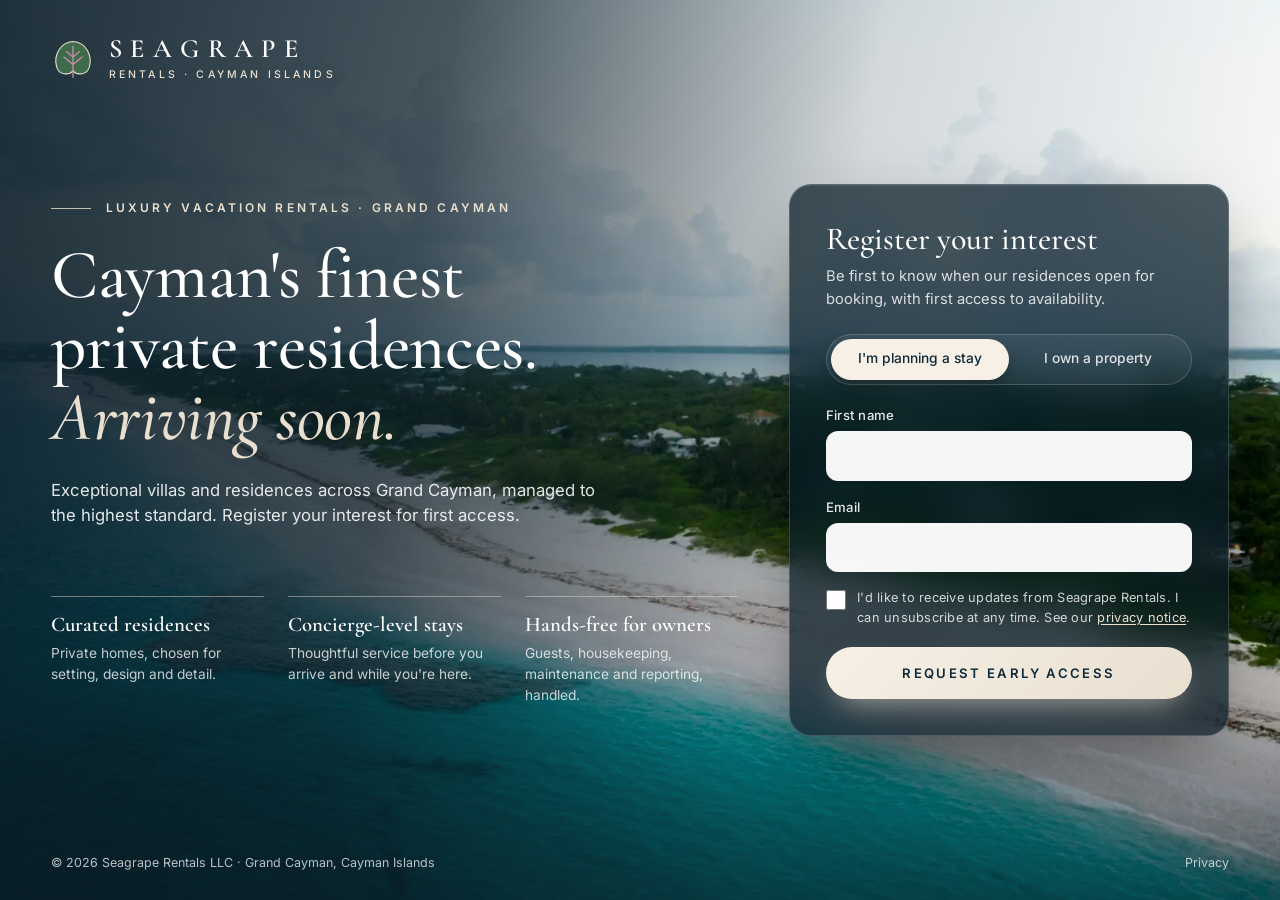
==== index.html @ a86cf0a1 "Coming-soon page with register-your-interest form Static page for seagraperentals.com (GitHub Pages)" ====
<!DOCTYPE html>
<html lang="en">
<head>
  <meta charset="utf-8">
  <meta name="viewport" content="width=device-width, initial-scale=1">
  <title>Seagrape Rentals | Luxury Vacation Rentals in Grand Cayman — Coming Soon</title>
  <meta name="description" content="Exceptional private villas and residences across Grand Cayman, managed to the highest standard. Register your interest for first access to Seagrape Rentals.">
  <link rel="canonical" href="https://seagraperentals.com/">
  <meta name="theme-color" content="#0E2A3A">

  <meta property="og:type" content="website">
  <meta property="og:site_name" content="Seagrape Rentals">
  <meta property="og:title" content="Seagrape Rentals — Cayman's finest private residences, arriving soon">
  <meta property="og:description" content="Exceptional villas and residences across Grand Cayman, managed to the highest standard. Register your interest for first access.">
  <meta property="og:url" content="https://seagraperentals.com/">
  <meta property="og:image" content="https://seagraperentals.com/assets/img/og-image.jpg">
  <meta property="og:image:width" content="1200">
  <meta property="og:image:height" content="630">
  <meta property="og:image:alt" content="Turquoise Caribbean water along a white-sand beach, with the Seagrape Rentals wordmark">
  <meta name="twitter:card" content="summary_large_image">

  <link rel="icon" href="favicon.svg" type="image/svg+xml">
  <link rel="apple-touch-icon" href="apple-touch-icon.png">

  <link rel="preload" href="assets/fonts/cormorant-garamond-latin-500-normal.woff2" as="font" type="font/woff2" crossorigin>
  <link rel="preload" href="assets/fonts/inter-latin-400-normal.woff2" as="font" type="font/woff2" crossorigin>
  <link rel="preload" as="image" href="assets/img/hero-1600.webp"
        imagesrcset="assets/img/hero-1024.webp 1024w, assets/img/hero-1600.webp 1600w, assets/img/hero-2400.webp 2400w"
        imagesizes="100vw" media="(min-width: 700px)">
  <link rel="preload" as="image" href="assets/img/hero-portrait-720.webp"
        imagesrcset="assets/img/hero-portrait-720.webp 720w, assets/img/hero-portrait-1080.webp 1080w"
        imagesizes="100vw" media="(max-width: 699px)">
  <link rel="stylesheet" href="assets/css/site.css">

  <script type="application/ld+json">
  {
    "@context": "https://schema.org",
    "@type": "Organization",
    "name": "Seagrape Rentals",
    "legalName": "Seagrape Rentals LLC",
    "url": "https://seagraperentals.com/",
    "logo": "https://seagraperentals.com/apple-touch-icon.png",
    "areaServed": { "@type": "Place", "name": "Cayman Islands" }
  }
  </script>
</head>
<body>
  <a class="skip-link" href="#register">Skip to the sign-up form</a>

  <div class="hero-media" aria-hidden="true">
    <picture>
      <source media="(max-width: 699px)" type="image/webp"
              srcset="assets/img/hero-portrait-720.webp 720w, assets/img/hero-portrait-1080.webp 1080w" sizes="100vw">
      <source type="image/webp"
              srcset="assets/img/hero-1024.webp 1024w, assets/img/hero-1600.webp 1600w, assets/img/hero-2400.webp 2400w" sizes="100vw">
      <img src="assets/img/hero-1600.jpg" alt="" width="1600" height="1066" fetchpriority="high" decoding="async">
    </picture>
  </div>
  <div class="hero-veil" aria-hidden="true"></div>

  <header class="site-header reveal">
    <a class="wordmark" href="./" aria-label="Seagrape Rentals home">
      <svg class="leaf" viewBox="0 0 48 48" aria-hidden="true" focusable="false">
        <path class="leaf-blade" d="M24 38c-4 5-16 5-18-5C3 22 9 7 24 6c15 1 21 16 18 27-2 10-14 10-18 5z"/>
        <path class="leaf-veins" d="M24 38V11M24 31l-10-8M24 31l10-8M24 23l-7-6M24 23l7-6M24 38v7"/>
      </svg>
      <span class="wordmark-text">
        <span class="wordmark-name">Seagrape</span>
        <span class="wordmark-sub">Rentals · Cayman Islands</span>
      </span>
    </a>
  </header>

  <main id="main">
    <section class="hero" aria-labelledby="headline">
      <div class="hero-copy">
        <p class="eyebrow reveal">Luxury vacation rentals · Grand Cayman</p>
        <h1 id="headline" class="reveal">Cayman's finest private residences. <em>Arriving soon.</em></h1>
        <p class="lede reveal">Exceptional villas and residences across Grand Cayman, managed to the highest standard. Register your interest for first access.</p>
      </div>

      <div class="card reveal" id="register">
        <div class="card-body" data-state="form">
          <h2 class="card-title" id="form-title">Register your interest</h2>
          <p class="card-intro" data-for="guest">Be first to know when our residences open for booking, with first access to availability.</p>
          <p class="card-intro" data-for="owner" hidden>Own a home in the Cayman Islands? Hear how we will care for it, and for the guests who stay there.</p>

          <form id="interest-form" novalidate aria-labelledby="form-title">
            <fieldset class="toggle">
              <legend class="visually-hidden">I am</legend>
              <input type="radio" id="aud-guest" name="audience" value="guest" checked>
              <label for="aud-guest">I'm planning a stay</label>
              <input type="radio" id="aud-owner" name="audience" value="owner">
              <label for="aud-owner">I own a property</label>
              <span class="toggle-thumb" aria-hidden="true"></span>
            </fieldset>

            <div class="field">
              <label for="f-name">First name</label>
              <input id="f-name" name="firstName" type="text" autocomplete="given-name" maxlength="60" required aria-describedby="f-name-err">
              <p class="field-error" id="f-name-err"></p>
            </div>

            <div class="field">
              <label for="f-email">Email</label>
              <input id="f-email" name="email" type="email" autocomplete="email" inputmode="email" maxlength="254" required aria-describedby="f-email-err">
              <p class="field-error" id="f-email-err"></p>
            </div>

            <div class="field" data-for="owner" hidden>
              <label for="f-area">Where is your property? <span class="optional">(optional)</span></label>
              <select id="f-area" name="area">
                <option value="">Select an area</option>
                <option>Seven Mile Beach</option>
                <option>West Bay</option>
                <option>George Town / South Sound</option>
                <option>Rum Point / North Side</option>
                <option>East End / Bodden Town</option>
                <option>Cayman Brac / Little Cayman</option>
                <option>Other</option>
              </select>
            </div>

            <div class="hp" aria-hidden="true">
              <label for="f-company">Company</label>
              <input id="f-company" name="company" type="text" tabindex="-1" autocomplete="off">
            </div>

            <div class="field field-check">
              <input id="f-consent" name="consent" type="checkbox" required aria-describedby="f-consent-err">
              <label for="f-consent">I'd like to receive updates from Seagrape Rentals. I can unsubscribe at any time. See our <a href="privacy.html">privacy notice</a>.</label>
              <p class="field-error" id="f-consent-err"></p>
            </div>

            <div id="turnstile" class="turnstile"></div>

            <button type="submit" class="btn">
              <span class="btn-label">Request early access</span>
              <span class="btn-spinner" aria-hidden="true"></span>
            </button>
            <p class="form-status" id="form-status" role="status" aria-live="polite"></p>
          </form>
        </div>

        <div class="card-body card-success" data-state="success" hidden tabindex="-1">
          <svg class="success-mark" viewBox="0 0 48 48" aria-hidden="true" focusable="false"><circle cx="24" cy="24" r="22"/><path d="M14 25l7 7 13-15"/></svg>
          <h2 class="card-title">One last step</h2>
          <p>We've sent a confirmation link to <strong class="success-email"></strong>. Please click it to complete your registration.</p>
          <p class="small">Can't see it? Check your promotions or spam folder.</p>
        </div>
      </div>
      <ul class="pillars reveal" aria-label="What Seagrape offers">
        <li><span class="pillar-title">Curated residences</span><span class="pillar-text">Private homes, chosen for setting, design and detail.</span></li>
        <li><span class="pillar-title">Concierge-level stays</span><span class="pillar-text">Thoughtful service before you arrive and while you're here.</span></li>
        <li><span class="pillar-title">Hands-free for owners</span><span class="pillar-text">Guests, housekeeping, maintenance and reporting, handled.</span></li>
      </ul>
    </section>
  </main>

  <footer class="site-footer">
    <p>© <span id="year">2026</span> Seagrape Rentals LLC · Grand Cayman, Cayman Islands</p>
    <nav aria-label="Footer"><a href="privacy.html">Privacy</a></nav>
  </footer>

  <script src="assets/js/site.js" defer></script>
</body>
</html>
---- assets/css/site.css ----
/* Seagrape Rentals — coming-soon page */

@font-face { font-family: "Cormorant Garamond"; font-style: normal; font-weight: 500; font-display: swap; src: url("../fonts/cormorant-garamond-latin-500-normal.woff2") format("woff2"); }
@font-face { font-family: "Cormorant Garamond"; font-style: normal; font-weight: 600; font-display: swap; src: url("../fonts/cormorant-garamond-latin-600-normal.woff2") format("woff2"); }
@font-face { font-family: "Cormorant Garamond"; font-style: italic; font-weight: 500; font-display: swap; src: url("../fonts/cormorant-garamond-latin-500-italic.woff2") format("woff2"); }
@font-face { font-family: "Inter"; font-style: normal; font-weight: 400; font-display: swap; src: url("../fonts/inter-latin-400-normal.woff2") format("woff2"); }
@font-face { font-family: "Inter"; font-style: normal; font-weight: 500; font-display: swap; src: url("../fonts/inter-latin-500-normal.woff2") format("woff2"); }
@font-face { font-family: "Inter"; font-style: normal; font-weight: 600; font-display: swap; src: url("../fonts/inter-latin-600-normal.woff2") format("woff2"); }

:root {
  --lagoon: #0E2A3A;
  --lagoon-deep: #081B26;
  --grape-leaf: #3E6B4A;
  --sand: #E9DFCF;
  --sand-bright: #F6F0E6;
  --berry: #6B3A5B;
  --white: #FFFFFF;
  --error: #FFC9B8;

  --serif: "Cormorant Garamond", "Cormorant", Garamond, "Times New Roman", serif;
  --sans: "Inter", system-ui, -apple-system, "Segoe UI", Roboto, sans-serif;

  --ease: cubic-bezier(.2, .7, .2, 1);
  --radius: 22px;
  --gutter: clamp(1.25rem, 4vw, 3.5rem);
}

*, *::before, *::after { box-sizing: border-box; }
html { -webkit-text-size-adjust: 100%; }
body {
  margin: 0;
  min-height: 100vh;
  min-height: 100svh;
  display: flex;
  flex-direction: column;
  font-family: var(--sans);
  font-size: 1rem;
  line-height: 1.55;
  color: var(--white);
  background: var(--lagoon-deep);
  -webkit-font-smoothing: antialiased;
}
img, svg { display: block; max-width: 100%; }
a { color: inherit; }
[hidden] { display: none !important; }

.visually-hidden {
  position: absolute !important; width: 1px; height: 1px; margin: -1px; padding: 0;
  overflow: hidden; clip: rect(0 0 0 0); white-space: nowrap; border: 0;
}
.skip-link {
  position: absolute; left: 1rem; top: -4rem; z-index: 10;
  padding: .75rem 1rem; border-radius: 10px;
  background: var(--sand); color: var(--lagoon); font-weight: 600; text-decoration: none;
}
.skip-link:focus { top: 1rem; }

:focus-visible { outline: 2px solid var(--sand); outline-offset: 3px; }

/* ---------- Background photograph ---------- */
.hero-media { position: fixed; inset: 0; z-index: -2; overflow: hidden; }
.hero-media img {
  width: 100%; height: 100%; object-fit: cover; object-position: 55% 88%;
  transform-origin: 62% 70%;
  filter: saturate(1.18) contrast(1.06) brightness(1.04);
  animation: kenburns 32s ease-in-out infinite alternate;
}
.hero-veil {
  position: fixed; inset: 0; z-index: -1;
  background:
    linear-gradient(100deg, rgba(8, 27, 38, .9) 0%, rgba(8, 27, 38, .74) 32%, rgba(14, 42, 58, .18) 62%, rgba(14, 42, 58, 0) 100%),
    linear-gradient(0deg, rgba(8, 27, 38, .55) 0%, rgba(8, 27, 38, 0) 26%);
}
@keyframes kenburns {
  from { transform: scale(1.02); }
  to   { transform: scale(1.12) translate3d(-1.5%, -1%, 0); }
}

/* ---------- Header / wordmark ---------- */
.site-header { padding: clamp(1.25rem, 3vw, 2.25rem) var(--gutter) 0; }
.wordmark { display: inline-flex; align-items: center; gap: .85rem; text-decoration: none; }
.leaf { width: 44px; height: 44px; flex: none; }
.leaf-blade { fill: var(--grape-leaf); stroke: var(--sand); stroke-width: 1.2; }
.leaf-veins { fill: none; stroke: #C98FAF; stroke-width: 1.4; stroke-linecap: round; }
.wordmark-text { display: flex; flex-direction: column; line-height: 1; }
.wordmark-name {
  font-family: var(--serif); font-weight: 600; font-size: 1.65rem;
  letter-spacing: .32em; text-transform: uppercase; margin-right: -.32em;
}
.wordmark-sub {
  margin-top: .45rem; font-size: .66rem; font-weight: 500;
  letter-spacing: .3em; text-transform: uppercase; color: var(--sand);
}

/* ---------- Hero layout ---------- */
main { flex: 1; display: flex; align-items: center; }
.hero {
  width: 100%; max-width: 1320px; margin: 0 auto;
  padding: clamp(2rem, 6vh, 4.5rem) var(--gutter);
  display: grid; gap: clamp(2rem, 4vw, 4.5rem);
  grid-template-columns: minmax(0, 1.15fr) minmax(320px, 440px);
  grid-template-areas: "copy card" "pillars card";
  align-items: center;
}
.hero-copy { grid-area: copy; max-width: 40rem; }
.card { grid-area: card; }
.pillars { grid-area: pillars; align-self: start; }

.eyebrow {
  display: flex; align-items: center; gap: .9rem; margin: 0 0 1.4rem;
  font-size: .75rem; font-weight: 600; letter-spacing: .26em; text-transform: uppercase; color: var(--sand);
}
.eyebrow::before { content: ""; width: 2.5rem; height: 1px; background: currentColor; opacity: .8; }

h1 {
  margin: 0; font-family: var(--serif); font-weight: 500;
  font-size: clamp(2.6rem, 5.4vw, 4.75rem); line-height: 1.03; letter-spacing: -.005em;
  text-wrap: balance;
}
h1 em { display: block; font-style: italic; color: var(--sand); }

.lede {
  margin: 1.5rem 0 0; max-width: 34rem;
  font-size: clamp(1.02rem, 1.3vw, 1.15rem); color: rgba(255, 255, 255, .88);
}

.pillars {
  list-style: none; margin: 0; padding: 0; max-width: 44rem;
  display: grid; grid-template-columns: repeat(3, minmax(0, 1fr)); gap: 1.5rem;
}
.pillars li { padding-top: 1rem; border-top: 1px solid rgba(233, 223, 207, .45); }
.pillar-title { display: block; font-family: var(--serif); font-weight: 600; font-size: 1.3rem; line-height: 1.2; }
.pillar-text { display: block; margin-top: .35rem; font-size: .86rem; line-height: 1.5; color: rgba(255, 255, 255, .76); }

/* ---------- Form card ---------- */
.card {
  position: relative;
  border-radius: var(--radius);
  background: rgba(8, 27, 38, .9);
  border: 1px solid rgba(255, 255, 255, .16);
  box-shadow: 0 30px 80px -20px rgba(0, 0, 0, .55), inset 0 1px 0 rgba(255, 255, 255, .08);
}
@supports ((backdrop-filter: blur(1px)) or (-webkit-backdrop-filter: blur(1px))) {
  .card {
    background: rgba(8, 27, 38, .72);
    -webkit-backdrop-filter: blur(20px) saturate(140%);
    backdrop-filter: blur(20px) saturate(140%);
  }
}
.card-body { padding: clamp(1.5rem, 3vw, 2.25rem); }
.card-body:focus { outline: none; }
.card-title { margin: 0; font-family: var(--serif); font-weight: 500; font-size: 2rem; line-height: 1.1; }
.card-intro { margin: .6rem 0 1.4rem; font-size: .92rem; color: rgba(255, 255, 255, .82); }

form { display: grid; gap: 1rem; }

/* Segmented audience toggle (radio group) */
.toggle {
  position: relative; display: grid; grid-template-columns: 1fr 1fr;
  margin: 0 0 .25rem; padding: 4px; border: 1px solid rgba(255, 255, 255, .18); border-radius: 999px;
  background: rgba(255, 255, 255, .06);
}
.toggle input { position: absolute; opacity: 0; pointer-events: none; }
.toggle label {
  position: relative; z-index: 1; padding: .62rem .5rem; border-radius: 999px;
  text-align: center; font-size: .86rem; font-weight: 500; cursor: pointer;
  color: rgba(255, 255, 255, .85); transition: color .35s var(--ease);
}
.toggle input:checked + label { color: var(--lagoon); }
.toggle input:focus-visible + label { outline: 2px solid var(--sand); outline-offset: 2px; }
.toggle-thumb {
  position: absolute; top: 4px; bottom: 4px; left: 4px; width: calc(50% - 4px);
  border-radius: 999px; background: var(--sand-bright);
  box-shadow: 0 6px 18px -6px rgba(0, 0, 0, .45);
  transition: transform .45s var(--ease);
}
#aud-owner:checked ~ .toggle-thumb { transform: translateX(100%); }

.field { display: grid; gap: .4rem; }
.field > label { font-size: .82rem; font-weight: 500; letter-spacing: .02em; color: rgba(255, 255, 255, .9); }
.optional { font-weight: 400; color: rgba(255, 255, 255, .65); }
.field input[type="text"], .field input[type="email"], .field select {
  width: 100%; min-height: 48px; padding: .7rem .9rem;
  font: inherit; font-size: 1rem; color: var(--lagoon);
  background: rgba(255, 255, 255, .96); border: 1px solid transparent; border-radius: 12px;
  transition: box-shadow .25s var(--ease), border-color .25s var(--ease);
}
.field select {
  appearance: none; -webkit-appearance: none; padding-right: 2.5rem;
  background-image: linear-gradient(45deg, transparent 50%, var(--lagoon) 50%), linear-gradient(135deg, var(--lagoon) 50%, transparent 50%);
  background-position: calc(100% - 20px) 52%, calc(100% - 14px) 52%;
  background-size: 6px 6px; background-repeat: no-repeat;
}
.field input:focus, .field select:focus { outline: none; box-shadow: 0 0 0 3px rgba(233, 223, 207, .65); }
.field input[aria-invalid="true"] { border-color: var(--error); box-shadow: 0 0 0 2px rgba(255, 201, 184, .55); }
.field-error { margin: 0; min-height: 0; font-size: .8rem; color: var(--error); }
.field-error:empty { display: none; }

.field-check { grid-template-columns: auto 1fr; align-items: start; column-gap: .7rem; }
.field-check input { width: 20px; height: 20px; margin: .1rem 0 0; accent-color: var(--sand); }
.field-check label { font-size: .8rem; font-weight: 400; line-height: 1.5; color: rgba(255, 255, 255, .8); }
.field-check .field-error { grid-column: 2; }
.field-check a { color: var(--sand); text-underline-offset: 2px; }

.hp { position: absolute; left: -10000px; width: 1px; height: 1px; overflow: hidden; }
.turnstile:empty { display: none; }

.btn {
  position: relative; display: inline-flex; align-items: center; justify-content: center; gap: .6rem;
  width: 100%; min-height: 52px; margin-top: .25rem; padding: .9rem 1.2rem;
  border: 0; border-radius: 999px; cursor: pointer;
  font: inherit; font-size: .82rem; font-weight: 600; letter-spacing: .18em; text-transform: uppercase;
  color: var(--lagoon); background: linear-gradient(135deg, var(--sand-bright), var(--sand));
  box-shadow: 0 14px 30px -14px rgba(233, 223, 207, .8);
  transition: transform .3s var(--ease), box-shadow .3s var(--ease), filter .3s var(--ease);
}
.btn:hover { transform: translateY(-1px); filter: brightness(1.04); box-shadow: 0 18px 36px -14px rgba(233, 223, 207, .9); }
.btn:active { transform: translateY(0); }
.btn[disabled] { cursor: progress; filter: saturate(.7) brightness(.95); }
.btn-spinner {
  display: none; width: 16px; height: 16px; border-radius: 50%;
  border: 2px solid rgba(14, 42, 58, .25); border-top-color: var(--lagoon);
  animation: spin .8s linear infinite;
}
.btn[aria-busy="true"] .btn-spinner { display: inline-block; }
@keyframes spin { to { transform: rotate(360deg); } }

.form-status { margin: 0; font-size: .84rem; color: var(--error); }
.form-status:empty { display: none; }

.card-success { text-align: center; padding-block: clamp(2.5rem, 5vw, 3.5rem); }
.card-success p { margin: .9rem auto 0; max-width: 22rem; color: rgba(255, 255, 255, .86); }
.card-success .small { font-size: .82rem; color: rgba(255, 255, 255, .66); }
.success-mark { width: 64px; height: 64px; margin: 0 auto 1.25rem; }
.success-mark circle { fill: none; stroke: var(--sand); stroke-width: 1.5; }
.success-mark path {
  fill: none; stroke: var(--sand); stroke-width: 2.4; stroke-linecap: round; stroke-linejoin: round;
  stroke-dasharray: 40; stroke-dashoffset: 0; animation: draw .7s .2s var(--ease) both;
}
@keyframes draw { from { stroke-dashoffset: 40; } to { stroke-dashoffset: 0; } }

/* ---------- Footer ---------- */
.site-footer {
  display: flex; flex-wrap: wrap; justify-content: space-between; gap: .5rem 1.5rem;
  padding: 1.25rem var(--gutter) 1.75rem;
  font-size: .78rem; color: rgba(255, 255, 255, .72);
}
.site-footer p { margin: 0; }
.site-footer nav { display: flex; gap: 1.5rem; }
.site-footer a { text-decoration: none; }
.site-footer a:hover { text-decoration: underline; text-underline-offset: 3px; }

/* ---------- Entrance choreography ---------- */
.reveal { animation: rise 1.1s var(--ease) both; }
.site-header.reveal { animation-delay: .05s; }
.eyebrow.reveal { animation-delay: .2s; }
h1.reveal { animation-delay: .35s; }
.lede.reveal { animation-delay: .55s; }
.card.reveal { animation-delay: .5s; }
.pillars.reveal { animation-delay: .75s; }
@keyframes rise {
  from { opacity: 0; transform: translateY(18px); }
  to   { opacity: 1; transform: none; }
}

/* ---------- Responsive ---------- */
@media (max-width: 960px) {
  .hero {
    grid-template-columns: minmax(0, 1fr);
    grid-template-areas: "copy" "card" "pillars";
    max-width: 640px;
  }
  .hero-veil {
    background: linear-gradient(180deg, rgba(8, 27, 38, .28) 0%, rgba(8, 27, 38, .62) 30%, rgba(8, 27, 38, .86) 62%, rgba(8, 27, 38, .94) 100%);
  }
}
@media (max-width: 640px) {
  .pillars { grid-template-columns: minmax(0, 1fr); gap: 1rem; }
  .wordmark-name { font-size: 1.4rem; }
  .site-footer { flex-direction: column; }
}

@media (prefers-reduced-motion: reduce) {
  *, *::before, *::after { animation: none !important; transition: none !important; }
}

/* ---------- Text pages (privacy) and confirmation page ---------- */
.doc-page { background: linear-gradient(180deg, var(--lagoon) 0%, var(--lagoon-deep) 60%); }
.doc { display: block; }
.doc article {
  max-width: 44rem; margin: 0 auto; padding: clamp(2rem, 6vh, 4rem) var(--gutter) 3rem;
}
.doc h1 { font-size: clamp(2.4rem, 5vw, 3.6rem); }
.doc h2 {
  margin: 2.5rem 0 .6rem; font-family: var(--serif); font-weight: 600;
  font-size: 1.6rem; line-height: 1.2; color: var(--sand);
}
.doc p, .doc li { color: rgba(255, 255, 255, .86); }
.doc ul { padding-left: 1.2rem; }
.doc li + li { margin-top: .35rem; }
.doc a, .confirm a { color: var(--sand); text-underline-offset: 3px; }
.doc-lede { font-size: 1.12rem; margin-top: 1.2rem; }
.doc-back { margin-top: 3rem; }

.confirm { max-width: 40rem; margin: 0 auto; padding: 2rem var(--gutter); text-align: center; }
.confirm .eyebrow { justify-content: center; }
.confirm .eyebrow::before { display: none; }
.confirm .lede { margin-inline: auto; }
.confirm .doc-back { margin-top: 2rem; }
.confirm .success-mark { margin-bottom: 1.5rem; }
.confirm-page .hero-veil {
  background: radial-gradient(ellipse 70% 65% at 50% 50%, rgba(8, 27, 38, .86) 0%, rgba(8, 27, 38, .66) 60%, rgba(8, 27, 38, .5) 100%);
}
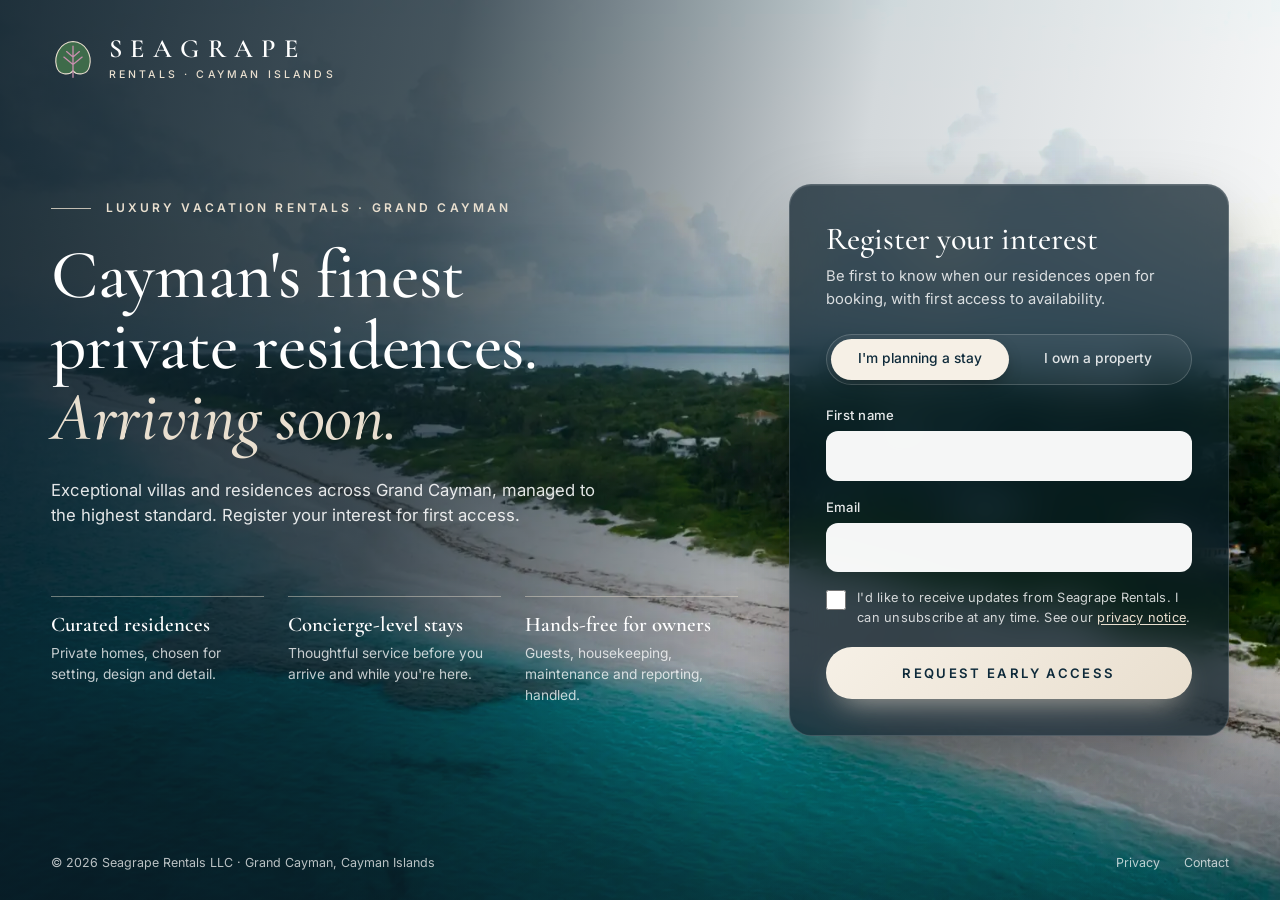
==== commit b51e3c22: "Add contact form; remove email address from the site The site no longer shows an email address anywh" ====
--- a/index.html
+++ b/index.html
@@ -159,7 +159,7 @@
 
   <footer class="site-footer">
     <p>© <span id="year">2026</span> Seagrape Rentals LLC · Grand Cayman, Cayman Islands</p>
-    <nav aria-label="Footer"><a href="privacy.html">Privacy</a></nav>
+    <nav aria-label="Footer"><a href="privacy.html">Privacy</a><a href="contact.html">Contact</a></nav>
   </footer>
 
   <script src="assets/js/site.js" defer></script>
--- a/assets/css/site.css
+++ b/assets/css/site.css
@@ -179,7 +179,7 @@
 .field { display: grid; gap: .4rem; }
 .field > label { font-size: .82rem; font-weight: 500; letter-spacing: .02em; color: rgba(255, 255, 255, .9); }
 .optional { font-weight: 400; color: rgba(255, 255, 255, .65); }
-.field input[type="text"], .field input[type="email"], .field select {
+.field input[type="text"], .field input[type="email"], .field select, .field textarea {
   width: 100%; min-height: 48px; padding: .7rem .9rem;
   font: inherit; font-size: 1rem; color: var(--lagoon);
   background: rgba(255, 255, 255, .96); border: 1px solid transparent; border-radius: 12px;
@@ -191,10 +191,15 @@
   background-position: calc(100% - 20px) 52%, calc(100% - 14px) 52%;
   background-size: 6px 6px; background-repeat: no-repeat;
 }
-.field input:focus, .field select:focus { outline: none; box-shadow: 0 0 0 3px rgba(233, 223, 207, .65); }
-.field input[aria-invalid="true"] { border-color: var(--error); box-shadow: 0 0 0 2px rgba(255, 201, 184, .55); }
+.field textarea { min-height: 9rem; resize: vertical; line-height: 1.5; }
+.field input:focus, .field select:focus, .field textarea:focus { outline: none; box-shadow: 0 0 0 3px rgba(233, 223, 207, .65); }
+.field input[aria-invalid="true"], .field textarea[aria-invalid="true"] { border-color: var(--error); box-shadow: 0 0 0 2px rgba(255, 201, 184, .55); }
 .field-error { margin: 0; min-height: 0; font-size: .8rem; color: var(--error); }
 .field-error:empty { display: none; }
+.field-count { margin: 0; font-size: .74rem; text-align: right; color: rgba(255, 255, 255, .6); }
+.field-count:empty { display: none; }
+.form-note { margin: 0; font-size: .8rem; line-height: 1.5; color: rgba(255, 255, 255, .8); }
+.form-note a, .card-success a { color: var(--sand); text-underline-offset: 2px; }
 
 .field-check { grid-template-columns: auto 1fr; align-items: start; column-gap: .7rem; }
 .field-check input { width: 20px; height: 20px; margin: .1rem 0 0; accent-color: var(--sand); }
@@ -308,6 +313,8 @@
 .confirm .lede { margin-inline: auto; }
 .confirm .doc-back { margin-top: 2rem; }
 .confirm .success-mark { margin-bottom: 1.5rem; }
+.contact-section { width: 100%; max-width: 34rem; margin: 0 auto; padding: 1.5rem var(--gutter) 2.5rem; }
+.contact-section .card-title { font-size: clamp(2rem, 4vw, 2.4rem); }
 .confirm-page .hero-veil {
   background: radial-gradient(ellipse 70% 65% at 50% 50%, rgba(8, 27, 38, .86) 0%, rgba(8, 27, 38, .66) 60%, rgba(8, 27, 38, .5) 100%);
 }
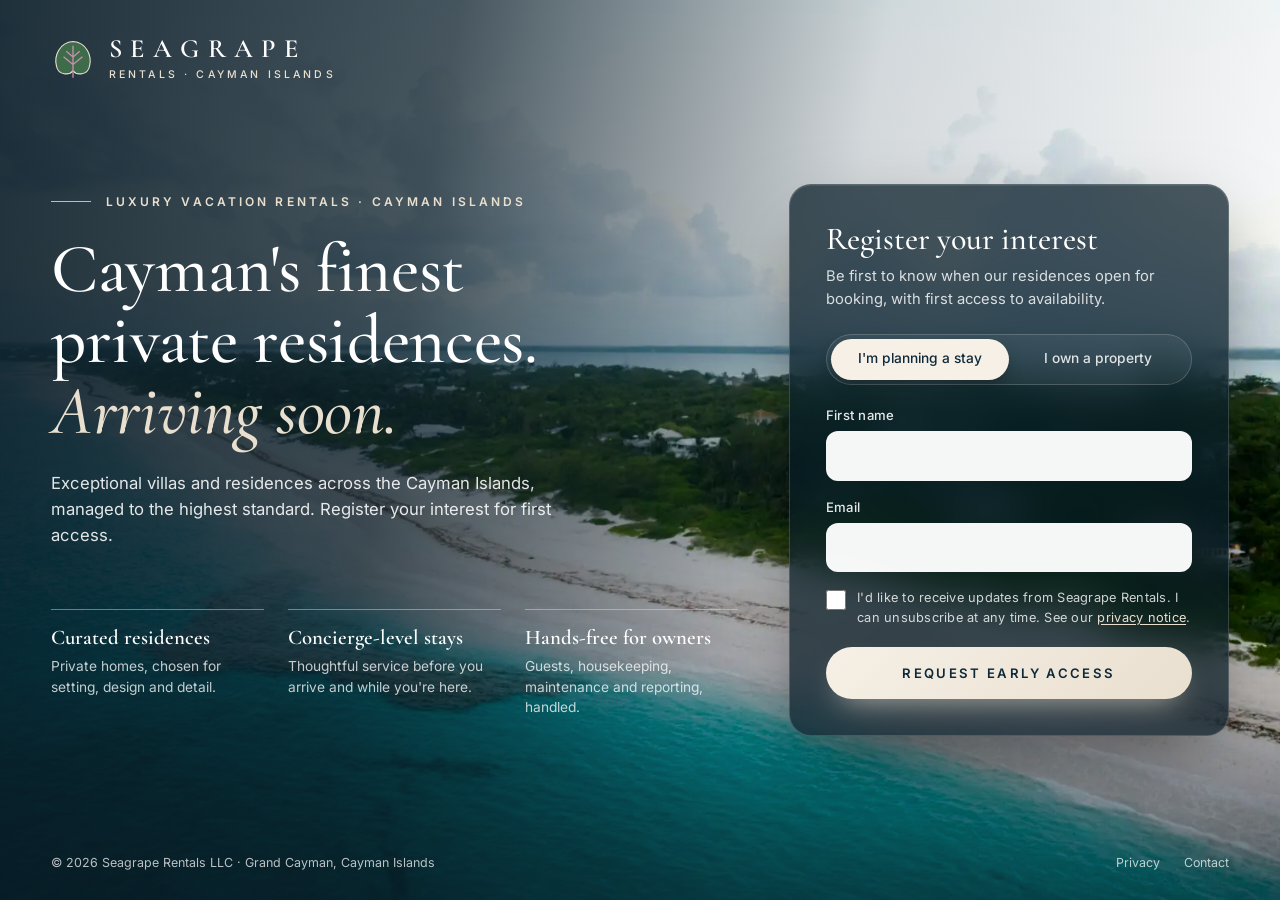
==== commit b4c40034: "Say "Cayman Islands" rather than "Grand Cayman" in site copy Eyebrow, lede, page title, meta and soc" ====
--- a/index.html
+++ b/index.html
@@ -3,15 +3,15 @@
 <head>
   <meta charset="utf-8">
   <meta name="viewport" content="width=device-width, initial-scale=1">
-  <title>Seagrape Rentals | Luxury Vacation Rentals in Grand Cayman — Coming Soon</title>
-  <meta name="description" content="Exceptional private villas and residences across Grand Cayman, managed to the highest standard. Register your interest for first access to Seagrape Rentals.">
+  <title>Seagrape Rentals | Luxury Vacation Rentals in the Cayman Islands — Coming Soon</title>
+  <meta name="description" content="Exceptional private villas and residences across the Cayman Islands, managed to the highest standard. Register your interest for first access to Seagrape Rentals.">
   <link rel="canonical" href="https://seagraperentals.com/">
   <meta name="theme-color" content="#0E2A3A">
 
   <meta property="og:type" content="website">
   <meta property="og:site_name" content="Seagrape Rentals">
   <meta property="og:title" content="Seagrape Rentals — Cayman's finest private residences, arriving soon">
-  <meta property="og:description" content="Exceptional villas and residences across Grand Cayman, managed to the highest standard. Register your interest for first access.">
+  <meta property="og:description" content="Exceptional villas and residences across the Cayman Islands, managed to the highest standard. Register your interest for first access.">
   <meta property="og:url" content="https://seagraperentals.com/">
   <meta property="og:image" content="https://seagraperentals.com/assets/img/og-image.jpg">
   <meta property="og:image:width" content="1200">
@@ -74,9 +74,9 @@
   <main id="main">
     <section class="hero" aria-labelledby="headline">
       <div class="hero-copy">
-        <p class="eyebrow reveal">Luxury vacation rentals · Grand Cayman</p>
+        <p class="eyebrow reveal">Luxury vacation rentals · Cayman Islands</p>
         <h1 id="headline" class="reveal">Cayman's finest private residences. <em>Arriving soon.</em></h1>
-        <p class="lede reveal">Exceptional villas and residences across Grand Cayman, managed to the highest standard. Register your interest for first access.</p>
+        <p class="lede reveal">Exceptional villas and residences across the Cayman Islands, managed to the highest standard. Register your interest for first access.</p>
       </div>
 
       <div class="card reveal" id="register">
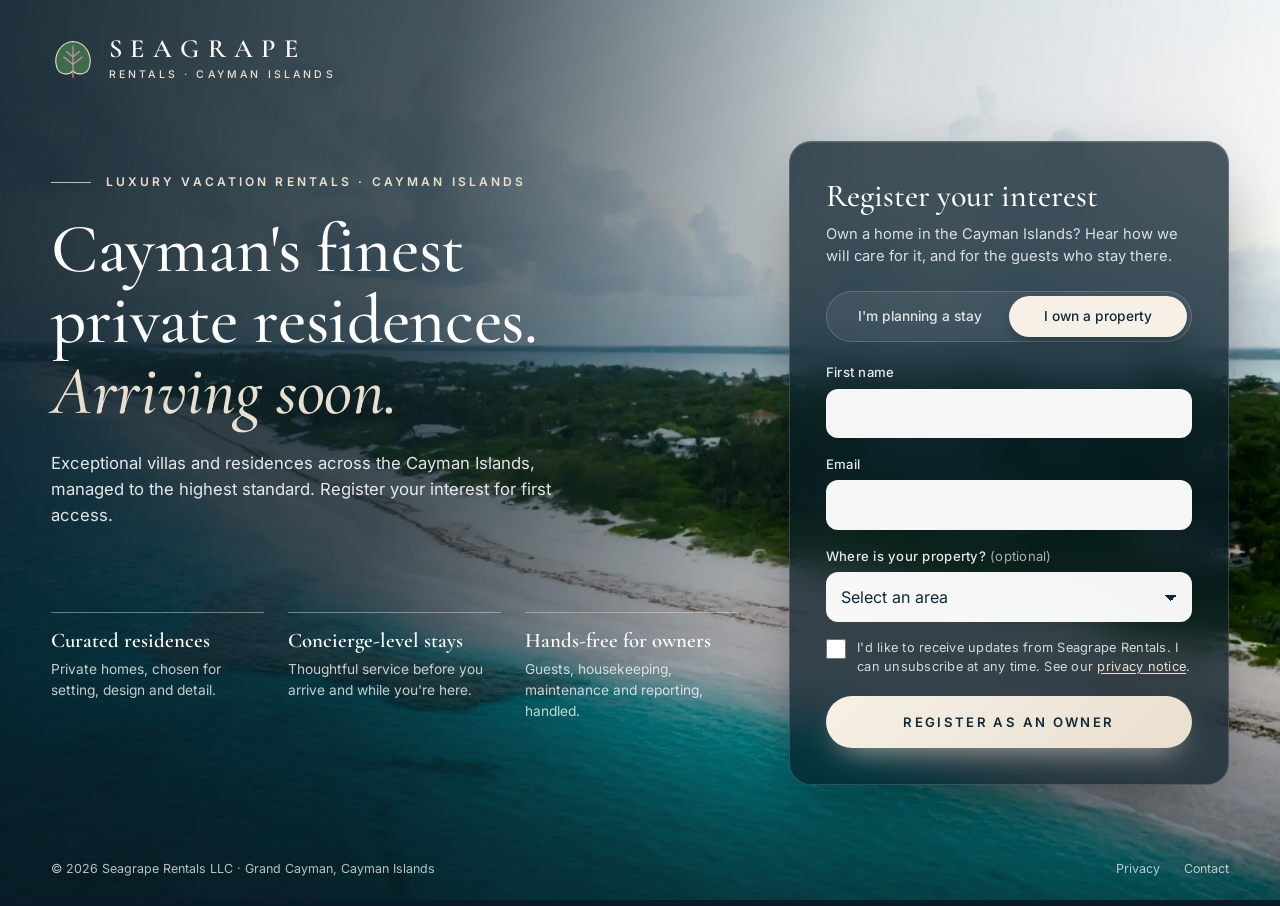
==== commit b734ce6e: "Default the sign-up toggle to "I own a property" The owner option is checked on load, with the owner" ====
--- a/index.html
+++ b/index.html
@@ -82,15 +82,15 @@
       <div class="card reveal" id="register">
         <div class="card-body" data-state="form">
           <h2 class="card-title" id="form-title">Register your interest</h2>
-          <p class="card-intro" data-for="guest">Be first to know when our residences open for booking, with first access to availability.</p>
-          <p class="card-intro" data-for="owner" hidden>Own a home in the Cayman Islands? Hear how we will care for it, and for the guests who stay there.</p>
+          <p class="card-intro" data-for="guest" hidden>Be first to know when our residences open for booking, with first access to availability.</p>
+          <p class="card-intro" data-for="owner">Own a home in the Cayman Islands? Hear how we will care for it, and for the guests who stay there.</p>
 
           <form id="interest-form" novalidate aria-labelledby="form-title">
             <fieldset class="toggle">
               <legend class="visually-hidden">I am</legend>
-              <input type="radio" id="aud-guest" name="audience" value="guest" checked>
+              <input type="radio" id="aud-guest" name="audience" value="guest">
               <label for="aud-guest">I'm planning a stay</label>
-              <input type="radio" id="aud-owner" name="audience" value="owner">
+              <input type="radio" id="aud-owner" name="audience" value="owner" checked>
               <label for="aud-owner">I own a property</label>
               <span class="toggle-thumb" aria-hidden="true"></span>
             </fieldset>
@@ -107,7 +107,7 @@
               <p class="field-error" id="f-email-err"></p>
             </div>
 
-            <div class="field" data-for="owner" hidden>
+            <div class="field" data-for="owner">
               <label for="f-area">Where is your property? <span class="optional">(optional)</span></label>
               <select id="f-area" name="area">
                 <option value="">Select an area</option>
@@ -135,7 +135,7 @@
             <div id="turnstile" class="turnstile"></div>
 
             <button type="submit" class="btn">
-              <span class="btn-label">Request early access</span>
+              <span class="btn-label">Register as an owner</span>
               <span class="btn-spinner" aria-hidden="true"></span>
             </button>
             <p class="form-status" id="form-status" role="status" aria-live="polite"></p>
